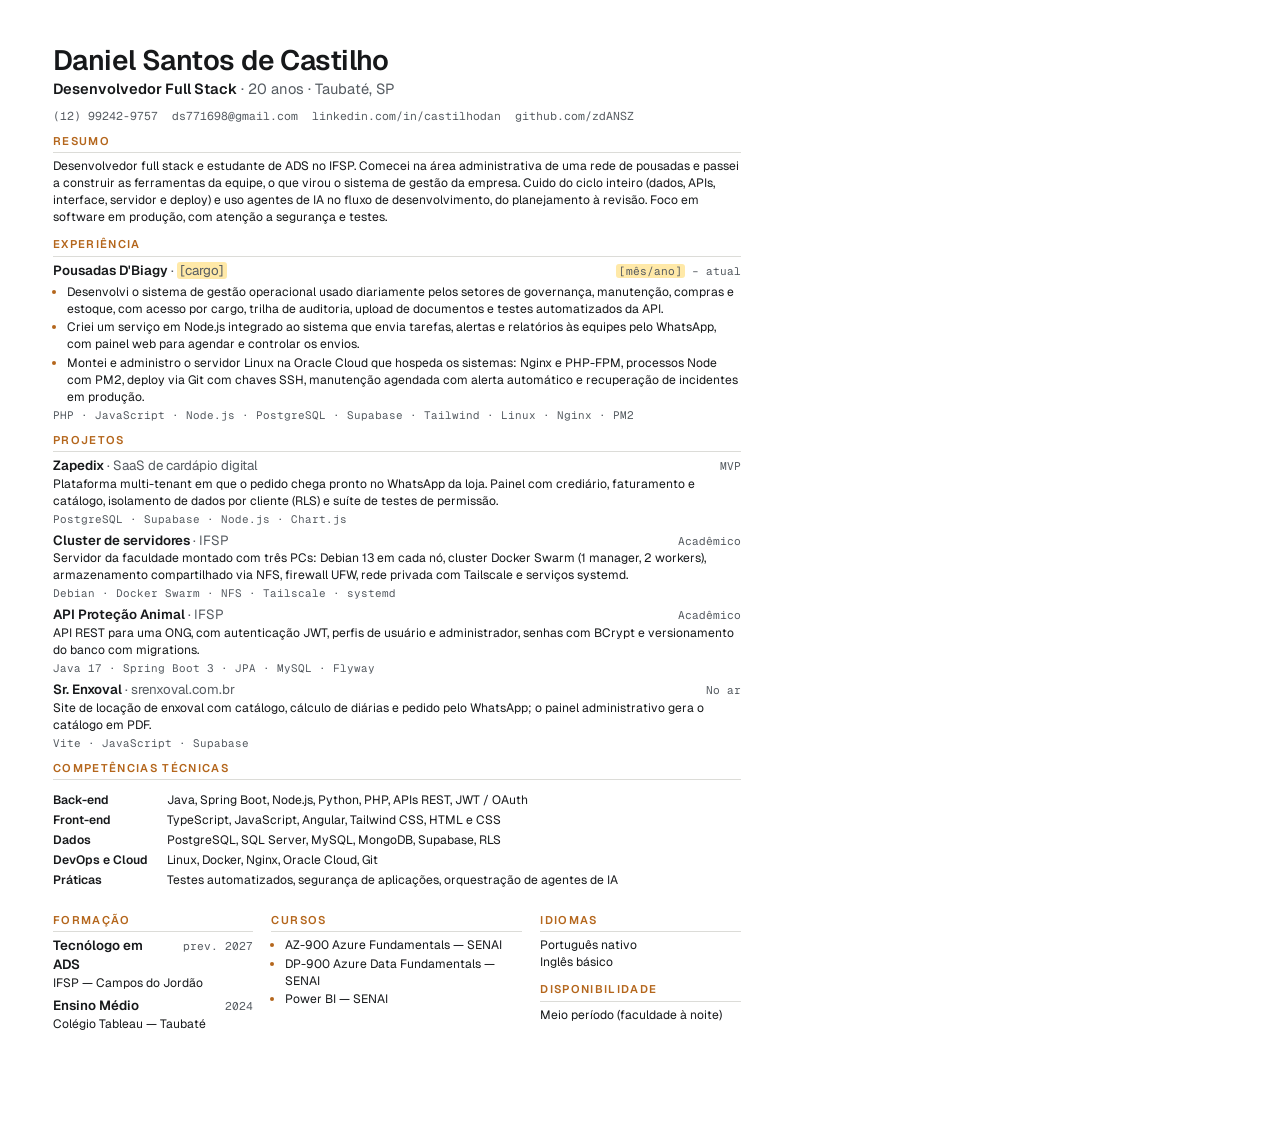
==== curriculo/curriculo.html @ e09ab6d0 "Adiciona currículo em PDF e botão de download no portfólio Rascunho: cargo e data de início na exper" ====
<!doctype html>
<html lang="pt-BR">
<head>
<meta charset="utf-8">
<title>Currículo — Daniel Santos de Castilho</title>
<link rel="preconnect" href="https://fonts.googleapis.com">
<link rel="preconnect" href="https://fonts.gstatic.com" crossorigin>
<link rel="stylesheet" href="https://fonts.googleapis.com/css2?family=Geist:wght@400;500;600;700&family=Geist+Mono:wght@400;500&display=swap">
<style>
/* Fonte do PDF em assets/curriculo-daniel-castilho.pdf: abra no Chrome, Imprimir → Salvar como PDF (A4, margens "Nenhuma"). */
@page{size:A4;margin:0}
:root{--fg:#16181a;--muted:#555b61;--line:#dcdcd8;--accent:#b4661c}
*{box-sizing:border-box}
html,body{margin:0;background:#fff;color:var(--fg)}
body{font:400 9.1pt/1.4 "Geist","Segoe UI",system-ui,sans-serif;-webkit-print-color-adjust:exact;print-color-adjust:exact}
.page{width:210mm;min-height:297mm;padding:12mm 14mm 10mm}
h1{font-size:21pt;font-weight:600;letter-spacing:-.02em;margin:0;line-height:1.1}
.role{margin:3px 0 8px;font-size:11pt;color:var(--muted)}
.role b{color:var(--fg);font-weight:600}
.contact{display:flex;flex-wrap:wrap;gap:2px 14px;font:400 8.6pt "Geist Mono",ui-monospace,monospace;color:var(--muted)}
.contact a{color:inherit;text-decoration:none}
h2{font-size:8.4pt;font-weight:600;text-transform:uppercase;letter-spacing:.12em;color:var(--accent);margin:11px 0 5px;padding-bottom:3px;border-bottom:1px solid var(--line)}
p{margin:0}
.item{margin-bottom:6px}
.item:last-child{margin-bottom:0}
.head{display:flex;justify-content:space-between;align-items:baseline;gap:12px}
.head h3{font-size:10pt;font-weight:600;margin:0}
.head h3 span{font-weight:400;color:var(--muted)}
.when{font:400 8.4pt "Geist Mono",ui-monospace,monospace;color:var(--muted);white-space:nowrap}
ul{margin:3px 0 0;padding-left:14px}
li{margin:1.5px 0}
li::marker{color:var(--accent)}
.tech{margin-top:2px;font:400 8.2pt "Geist Mono",ui-monospace,monospace;color:var(--muted)}
.skills{display:grid;grid-template-columns:104px 1fr;gap:3px 10px}
.skills dt{font-weight:600}
.skills dd{margin:0}
.cols{display:grid;grid-template-columns:1fr 1.25fr 1fr;gap:0 18px}
.todo{background:#ffe9a8;padding:0 3px;border-radius:3px}
</style>
</head>
<body>
<div class="page">
  <h1>Daniel Santos de Castilho</h1>
  <p class="role"><b>Desenvolvedor Full Stack</b> · 20 anos · Taubaté, SP</p>
  <div class="contact">
    <a href="tel:+5512992429757">(12) 99242-9757</a>
    <a href="mailto:ds771698@gmail.com">ds771698@gmail.com</a>
    <a href="https://www.linkedin.com/in/castilhodan/">linkedin.com/in/castilhodan</a>
    <a href="https://github.com/zdANSZ">github.com/zdANSZ</a>
  </div>

  <h2>Resumo</h2>
  <p>Desenvolvedor full stack e estudante de ADS no IFSP. Comecei na área administrativa de uma rede de pousadas e passei a construir as ferramentas da equipe, o que virou o sistema de gestão da empresa. Cuido do ciclo inteiro (dados, APIs, interface, servidor e deploy) e uso agentes de IA no fluxo de desenvolvimento, do planejamento à revisão. Foco em software em produção, com atenção a segurança e testes.</p>

  <h2>Experiência</h2>
  <div class="item">
    <div class="head"><h3>Pousadas D'Biagy <span>· <span class="todo">[cargo]</span></span></h3><span class="when"><span class="todo">[mês/ano]</span> – atual</span></div>
    <ul>
      <li>Desenvolvi o sistema de gestão operacional usado diariamente pelos setores de governança, manutenção, compras e estoque, com acesso por cargo, trilha de auditoria, upload de documentos e testes automatizados da API.</li>
      <li>Criei um serviço em Node.js integrado ao sistema que envia tarefas, alertas e relatórios às equipes pelo WhatsApp, com painel web para agendar e controlar os envios.</li>
      <li>Montei e administro o servidor Linux na Oracle Cloud que hospeda os sistemas: Nginx e PHP-FPM, processos Node com PM2, deploy via Git com chaves SSH, manutenção agendada com alerta automático e recuperação de incidentes em produção.</li>
    </ul>
    <p class="tech">PHP · JavaScript · Node.js · PostgreSQL · Supabase · Tailwind · Linux · Nginx · PM2</p>
  </div>

  <h2>Projetos</h2>
  <div class="item">
    <div class="head"><h3>Zapedix <span>· SaaS de cardápio digital</span></h3><span class="when">MVP</span></div>
    <p>Plataforma multi-tenant em que o pedido chega pronto no WhatsApp da loja. Painel com crediário, faturamento e catálogo, isolamento de dados por cliente (RLS) e suíte de testes de permissão.</p>
    <p class="tech">PostgreSQL · Supabase · Node.js · Chart.js</p>
  </div>
  <div class="item">
    <div class="head"><h3>Cluster de servidores <span>· IFSP</span></h3><span class="when">Acadêmico</span></div>
    <p>Servidor da faculdade montado com três PCs: Debian 13 em cada nó, cluster Docker Swarm (1 manager, 2 workers), armazenamento compartilhado via NFS, firewall UFW, rede privada com Tailscale e serviços systemd.</p>
    <p class="tech">Debian · Docker Swarm · NFS · Tailscale · systemd</p>
  </div>
  <div class="item">
    <div class="head"><h3>API Proteção Animal <span>· IFSP</span></h3><span class="when">Acadêmico</span></div>
    <p>API REST para uma ONG, com autenticação JWT, perfis de usuário e administrador, senhas com BCrypt e versionamento do banco com migrations.</p>
    <p class="tech">Java 17 · Spring Boot 3 · JPA · MySQL · Flyway</p>
  </div>
  <div class="item">
    <div class="head"><h3>Sr. Enxoval <span>· srenxoval.com.br</span></h3><span class="when">No ar</span></div>
    <p>Site de locação de enxoval com catálogo, cálculo de diárias e pedido pelo WhatsApp; o painel administrativo gera o catálogo em PDF.</p>
    <p class="tech">Vite · JavaScript · Supabase</p>
  </div>

  <h2>Competências técnicas</h2>
  <dl class="skills">
    <dt>Back-end</dt><dd>Java, Spring Boot, Node.js, Python, PHP, APIs REST, JWT / OAuth</dd>
    <dt>Front-end</dt><dd>TypeScript, JavaScript, Angular, Tailwind CSS, HTML e CSS</dd>
    <dt>Dados</dt><dd>PostgreSQL, SQL Server, MySQL, MongoDB, Supabase, RLS</dd>
    <dt>DevOps e Cloud</dt><dd>Linux, Docker, Nginx, Oracle Cloud, Git</dd>
    <dt>Práticas</dt><dd>Testes automatizados, segurança de aplicações, orquestração de agentes de IA</dd>
  </dl>

  <div class="cols">
    <div>
      <h2>Formação</h2>
      <div class="item">
        <div class="head"><h3>Tecnólogo em ADS</h3><span class="when">prev. 2027</span></div>
        <p>IFSP — Campos do Jordão</p>
      </div>
      <div class="item">
        <div class="head"><h3>Ensino Médio</h3><span class="when">2024</span></div>
        <p>Colégio Tableau — Taubaté</p>
      </div>
    </div>
    <div>
      <h2>Cursos</h2>
      <ul style="margin-top:0">
        <li>AZ-900 Azure Fundamentals — SENAI</li>
        <li>DP-900 Azure Data Fundamentals — SENAI</li>
        <li>Power BI — SENAI</li>
      </ul>
    </div>
    <div>
      <h2>Idiomas</h2>
      <p>Português nativo<br>Inglês básico</p>
      <h2>Disponibilidade</h2>
      <p>Meio período (faculdade à noite)</p>
    </div>
  </div>
</div>
</body>
</html>
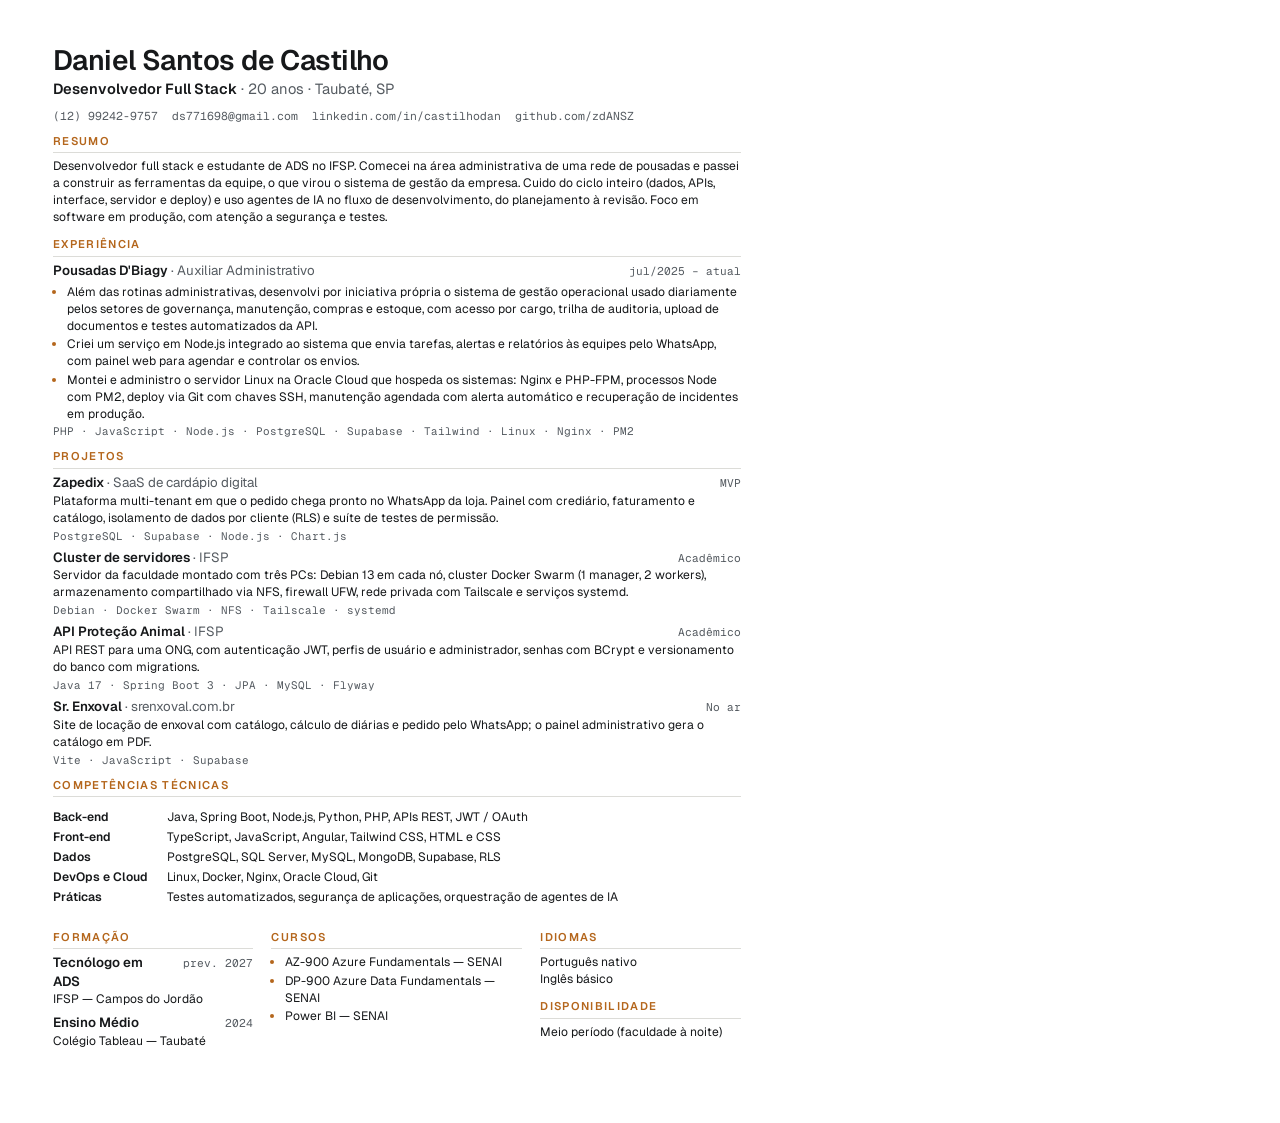
==== commit 502b5ae0: "Completa experiência no currículo: auxiliar administrativo desde jul/2025" ====
--- a/curriculo/curriculo.html
+++ b/curriculo/curriculo.html
@@ -35,7 +35,6 @@
 .skills dt{font-weight:600}
 .skills dd{margin:0}
 .cols{display:grid;grid-template-columns:1fr 1.25fr 1fr;gap:0 18px}
-.todo{background:#ffe9a8;padding:0 3px;border-radius:3px}
 </style>
 </head>
 <body>
@@ -54,9 +53,9 @@
 
   <h2>Experiência</h2>
   <div class="item">
-    <div class="head"><h3>Pousadas D'Biagy <span>· <span class="todo">[cargo]</span></span></h3><span class="when"><span class="todo">[mês/ano]</span> – atual</span></div>
+    <div class="head"><h3>Pousadas D'Biagy <span>· Auxiliar Administrativo</span></h3><span class="when">jul/2025 – atual</span></div>
     <ul>
-      <li>Desenvolvi o sistema de gestão operacional usado diariamente pelos setores de governança, manutenção, compras e estoque, com acesso por cargo, trilha de auditoria, upload de documentos e testes automatizados da API.</li>
+      <li>Além das rotinas administrativas, desenvolvi por iniciativa própria o sistema de gestão operacional usado diariamente pelos setores de governança, manutenção, compras e estoque, com acesso por cargo, trilha de auditoria, upload de documentos e testes automatizados da API.</li>
       <li>Criei um serviço em Node.js integrado ao sistema que envia tarefas, alertas e relatórios às equipes pelo WhatsApp, com painel web para agendar e controlar os envios.</li>
       <li>Montei e administro o servidor Linux na Oracle Cloud que hospeda os sistemas: Nginx e PHP-FPM, processos Node com PM2, deploy via Git com chaves SSH, manutenção agendada com alerta automático e recuperação de incidentes em produção.</li>
     </ul>
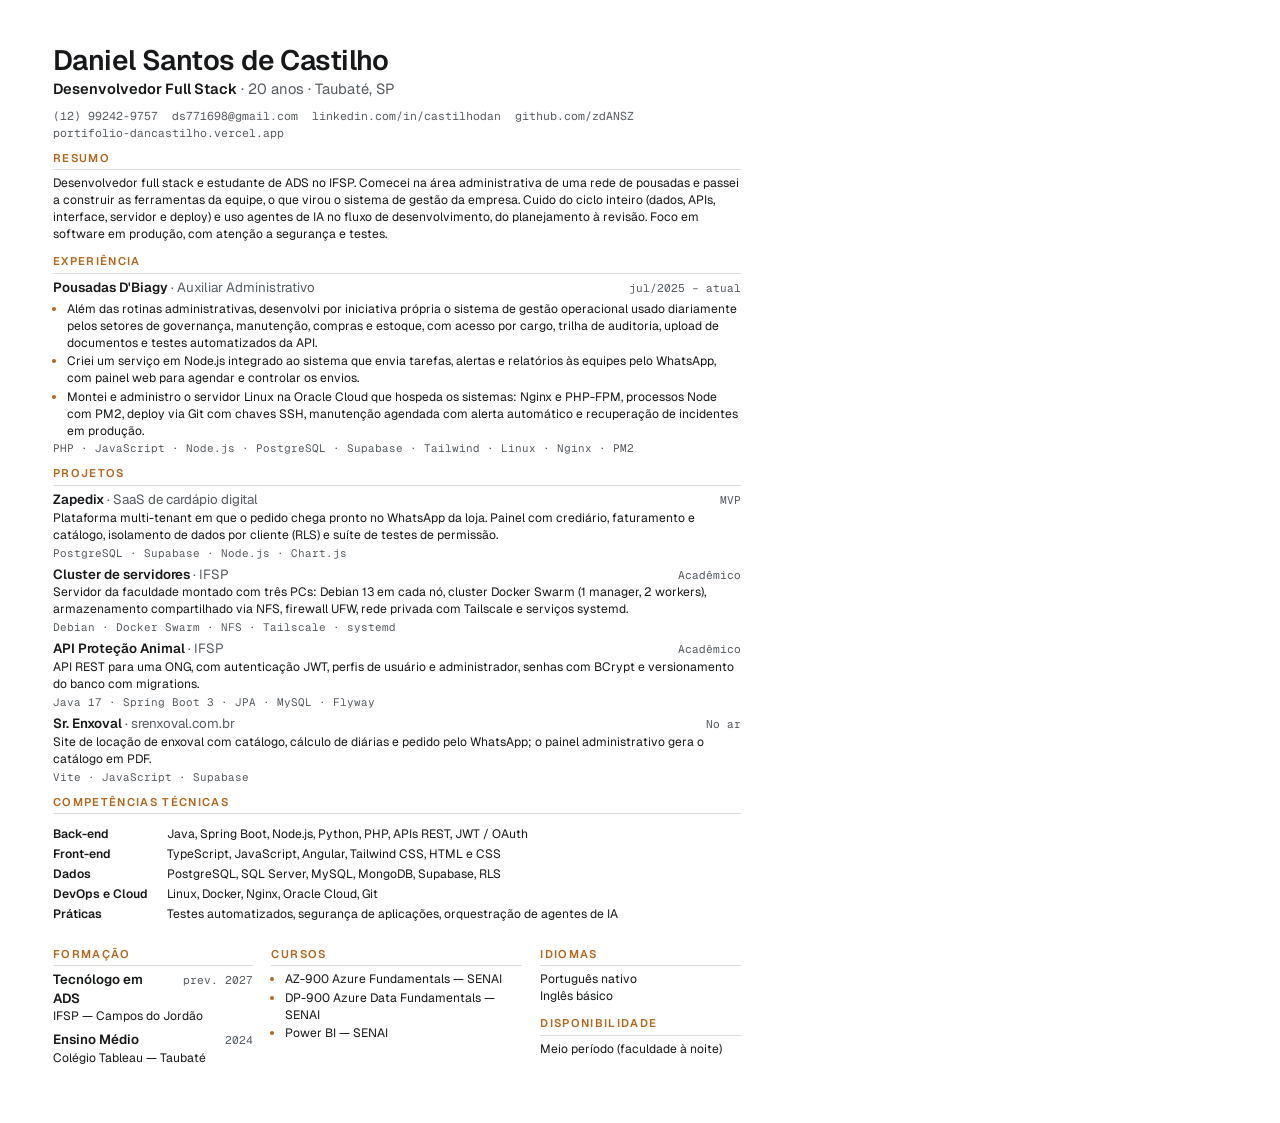
==== commit d7a8c60a: "Usa o domínio da Vercel na prévia de link e no currículo" ====
--- a/curriculo/curriculo.html
+++ b/curriculo/curriculo.html
@@ -46,6 +46,7 @@
     <a href="mailto:ds771698@gmail.com">ds771698@gmail.com</a>
     <a href="https://www.linkedin.com/in/castilhodan/">linkedin.com/in/castilhodan</a>
     <a href="https://github.com/zdANSZ">github.com/zdANSZ</a>
+    <a href="https://portifolio-dancastilho.vercel.app/">portifolio-dancastilho.vercel.app</a>
   </div>
 
   <h2>Resumo</h2>
